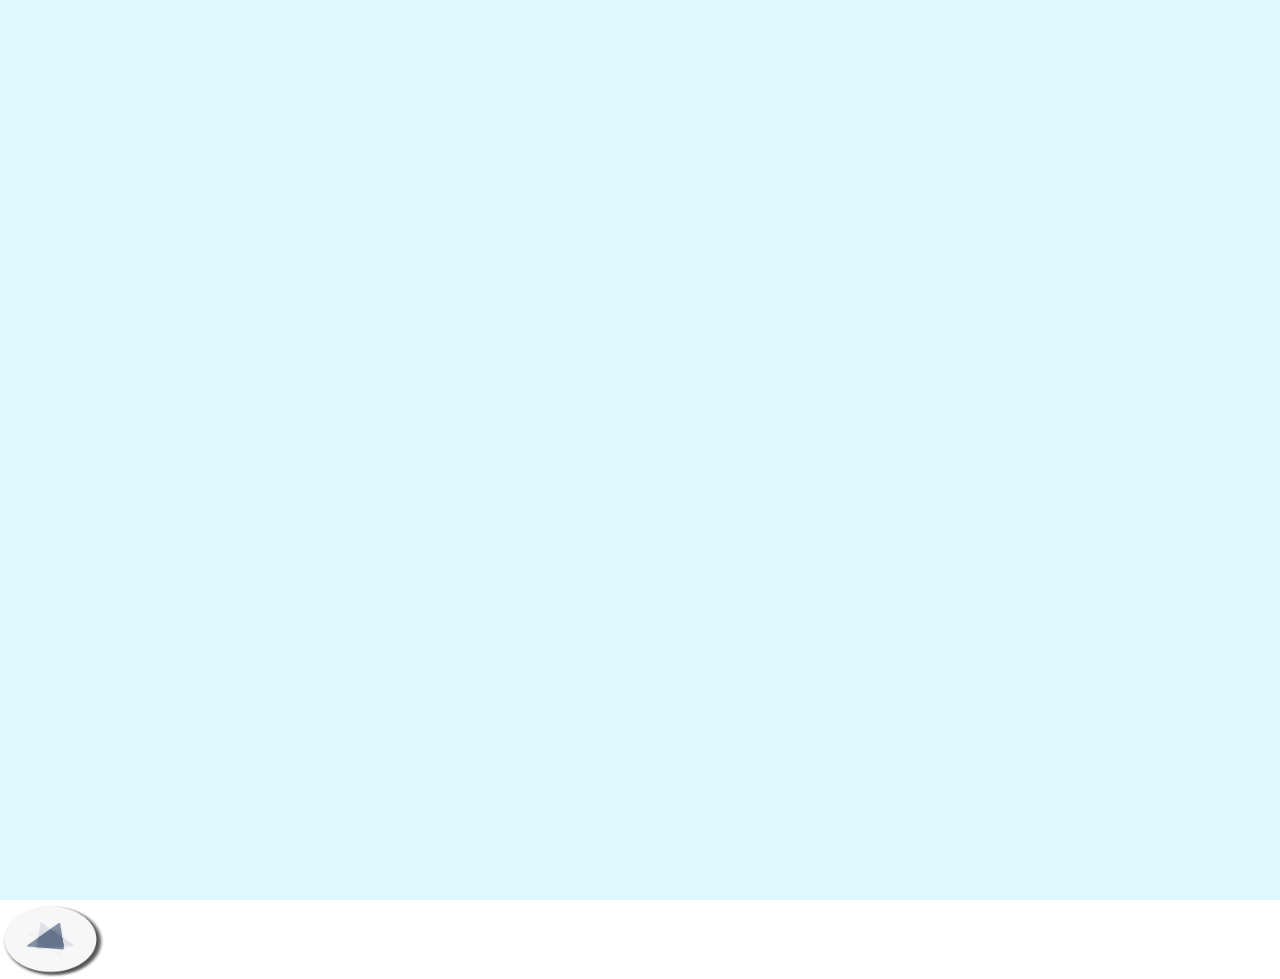
==== code/rainbowRunTest.html @ 58e1fb4f "reorganized" ====
<!DOCTYPE html>
<html>

<head>
  <meta charset="utf-8">
  <meta name="viewport" content="width=device-width, initial-scale=1.0">
  <link href="rainbowRun.css" rel="stylesheet">
  <script src="main.js"></script>
  <script src="tile.js"></script>
  <script src="map.js"></script>
  <script src="interaction.js"></script>
  <script src="mode.js"></script>
  <script src="generalFunctions.js"></script>
  <script src="variables.js"></script>
  <script src="mapview.js"></script>
  <script src="game.js"></script>


  <title>Rainbow Run Map Test</title>
</head>

<body>
  <canvas id="myCanvas" width="1000px" height="500px"></canvas>
  <div id="lives">
    <img class="life" id="life1" src="img/life.png" alt="life1">
    <img class="life" id="life2" src="img/life.png" alt="life2">
    <img class="life" id="life3" src="img/life.png" alt="life3">
  </div>
  <div id="arrows">
    <img class="arrow" id="TL" src="img/ARROW_TL.png" alt="arrow for top left">
    <img class="arrow" id="TR" src="img/ARROW_TR.png" alt="arrow for top right">
    <img class="arrow" id="BL" src="img/ARROW_BL.png" alt="arrow for bottom left">
    <img class="arrow" id="BR" src="img/ARROW_BR.png" alt="arrow for bottom right">
  </div>

  <div id="feedbacks">
    <img class="feedback" id="incorrectImg" src="img/incorrect.png" alt="incorrect">
    <img class="feedback" id="reduceLifeImg" src="img/reduceLife.png" alt="reduce one life">
    <img class="feedback" id="crownImg" src="img/crown.png" alt="You win!">
    <img class="feedback" id="character" src="img/character.png" alt="the player">
    <div class="feedback" id="gameOverText">
      <p> GAME OVER </p>
      <p id="gameOverInstruction"> Click once more to restart.</p>
    </div>
    <div class="feedback" id="winText">
      <p> You Win! </p>
      <p id="winInstruction"> Click once more to view your path.</p>
    </div>
  </div>

</body>

</html>
---- code/rainbowRun.css ----
canvas{
    width:100%;
    height: 100%;
    background-color: #DEF8FF;
    /* padding: 1rem; */
}

/* #myMessage{
    /* text-align: center; */
    /* margin-left: 2rem;
    font-family: 'overpass';
    font-size: 18px;
} */

body, html {
    margin: 0;
    overflow: hidden;
}

.life{
    position: absolute;
    right: 2rem;
    top: 2rem;
    display: none;
}

.arrow{
    position: absolute;
    opacity: 0.8;
    display: none;
}

.feedback{
    position: absolute;
    display: none;
}

#gameOverText{
    font-family: 'Overpass';
    color: #E00000;
    font-size: 36px;
    /* text-align: center; */
    left: 1rem;
    top: 1rem;
    line-height: 0rem;
}
#winText{
    font-family: 'Overpass';
    color: #D88500;
    font-size: 36px;
    /* text-align: center; */
    left: 1rem;
    top: 1rem;
    line-height: 0rem;
}
#gameOverInstruction, #winInstruction, #mapViewInstruction{
    font-family: 'Overpass';
    color: black;
    font-size: 18px;
    top: 1rem;
    line-height: 0rem;
}
#crownImg{
    opacity:0;
}
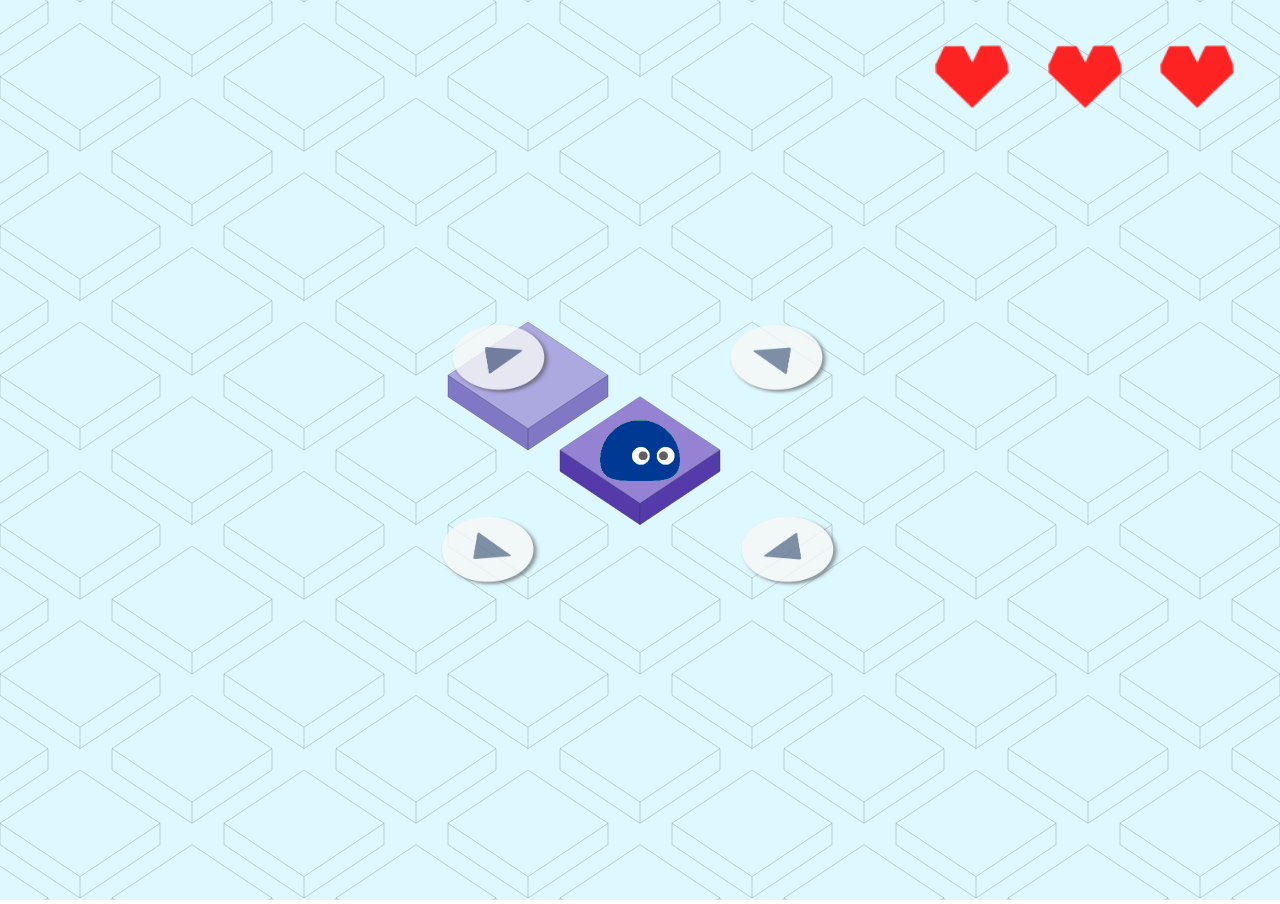
==== commit 7e9a46dd: "add game status" ====
--- a/code/rainbowRunTest.html
+++ b/code/rainbowRunTest.html
@@ -12,7 +12,7 @@
   <script src="mode.js"></script>
   <script src="generalFunctions.js"></script>
   <script src="variables.js"></script>
-  <script src="mapview.js"></script>
+  <script src="postGame.js"></script>
   <script src="game.js"></script>
 
 
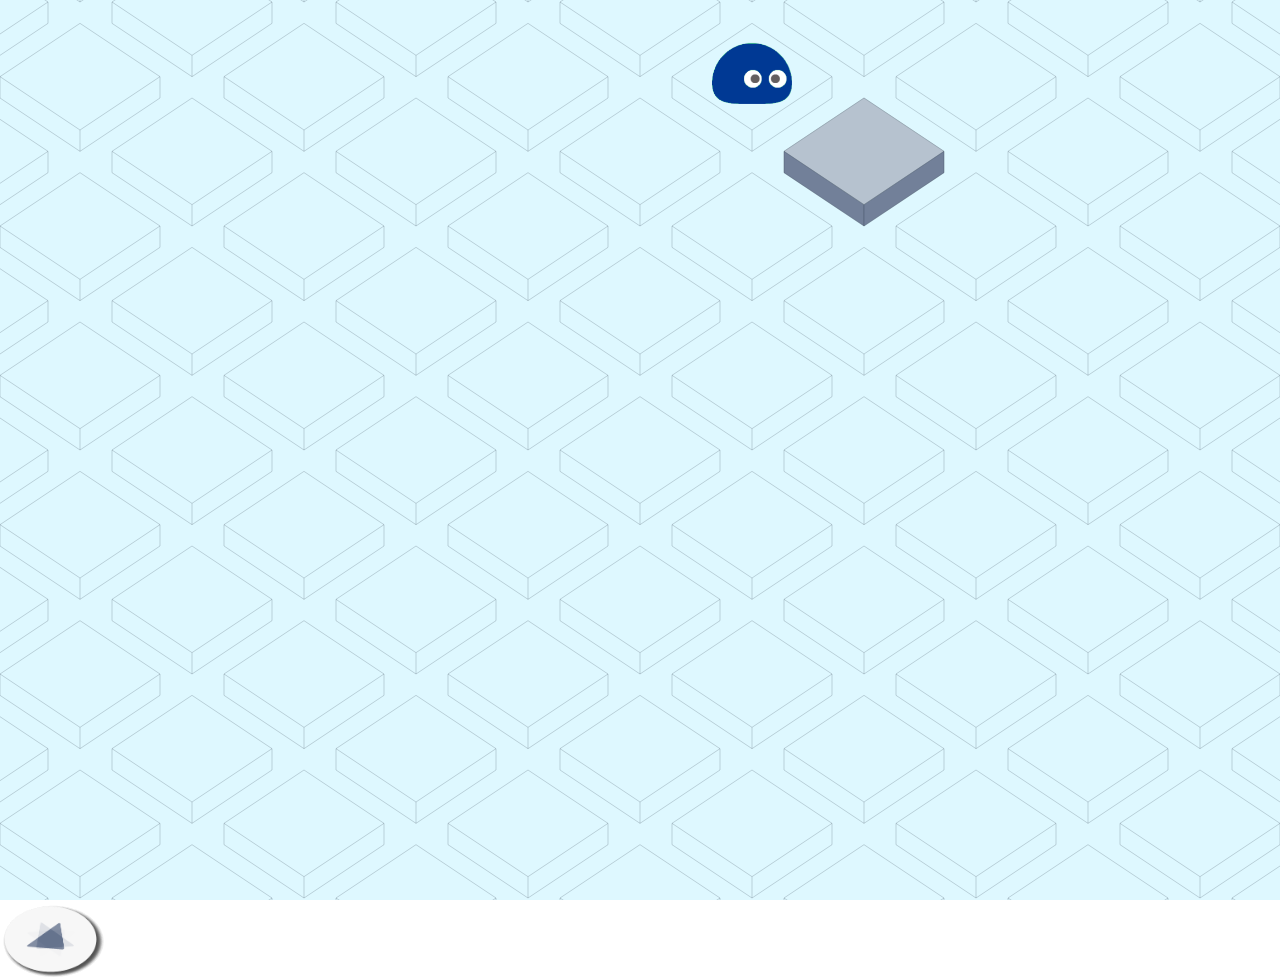
==== commit 9e3e5a42: "added intro" ====
--- a/code/rainbowRunTest.html
+++ b/code/rainbowRunTest.html
@@ -14,6 +14,8 @@
   <script src="variables.js"></script>
   <script src="postGame.js"></script>
   <script src="game.js"></script>
+  <script src="intro.js"></script>
+
 
 
   <title>Rainbow Run Map Test</title>
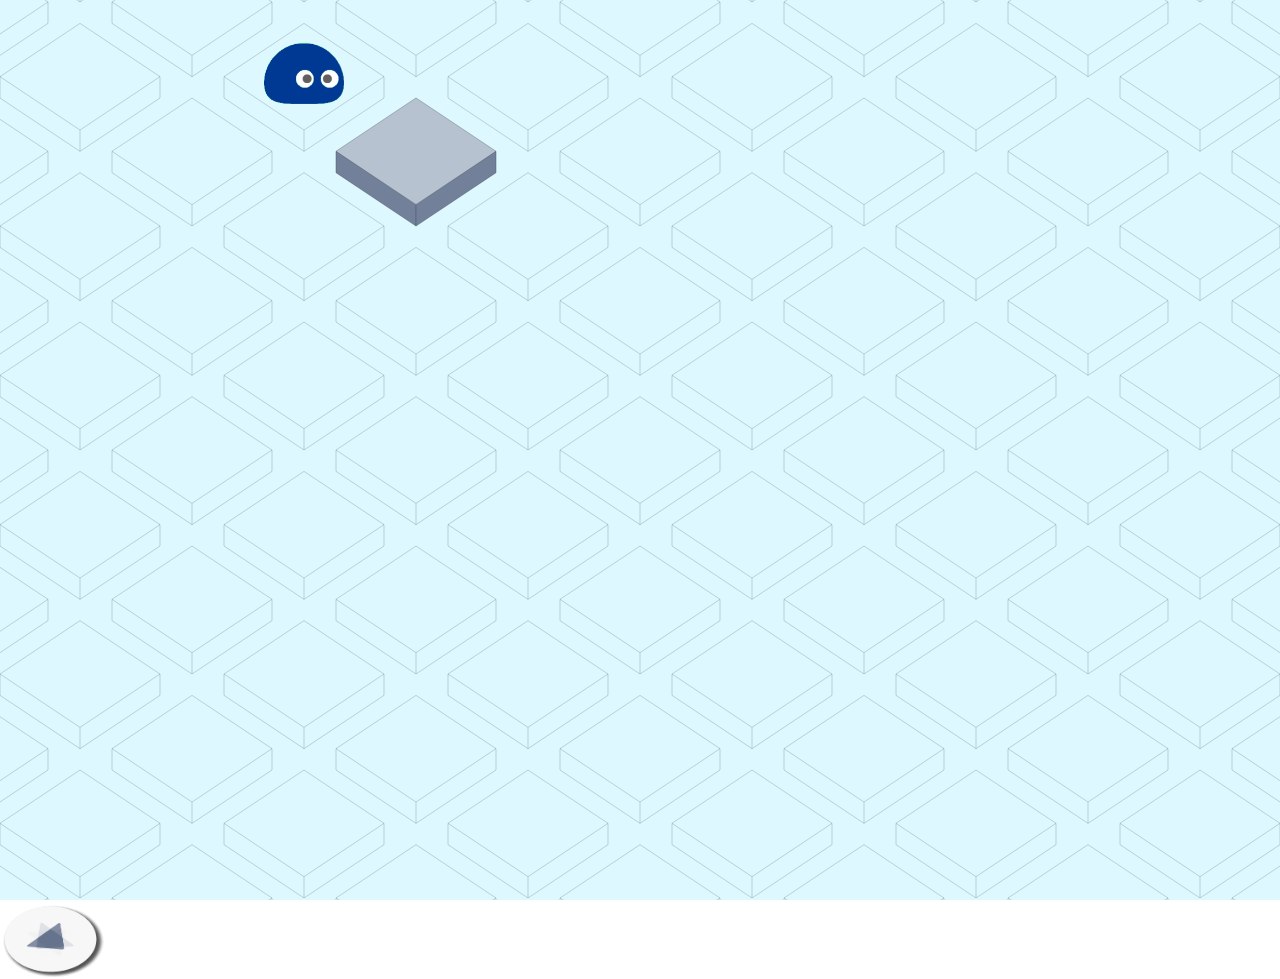
==== commit 4a9dabfa: "added click instruction" ====
--- a/code/rainbowRunTest.html
+++ b/code/rainbowRunTest.html
@@ -15,6 +15,7 @@
   <script src="postGame.js"></script>
   <script src="game.js"></script>
   <script src="intro.js"></script>
+  <script src="https://ajax.googleapis.com/ajax/libs/jquery/3.5.1/jquery.min.js"></script>
 
 
 
@@ -40,6 +41,7 @@
     <img class="feedback" id="reduceLifeImg" src="img/reduceLife.png" alt="reduce one life">
     <img class="feedback" id="crownImg" src="img/crown.png" alt="You win!">
     <img class="feedback" id="character" src="img/character.png" alt="the player">
+    <img class="feedback" id="handImg" src="img/hand.png" alt="tap here">
     <div class="feedback" id="gameOverText">
       <p> GAME OVER </p>
       <p id="gameOverInstruction"> Click once more to restart.</p>
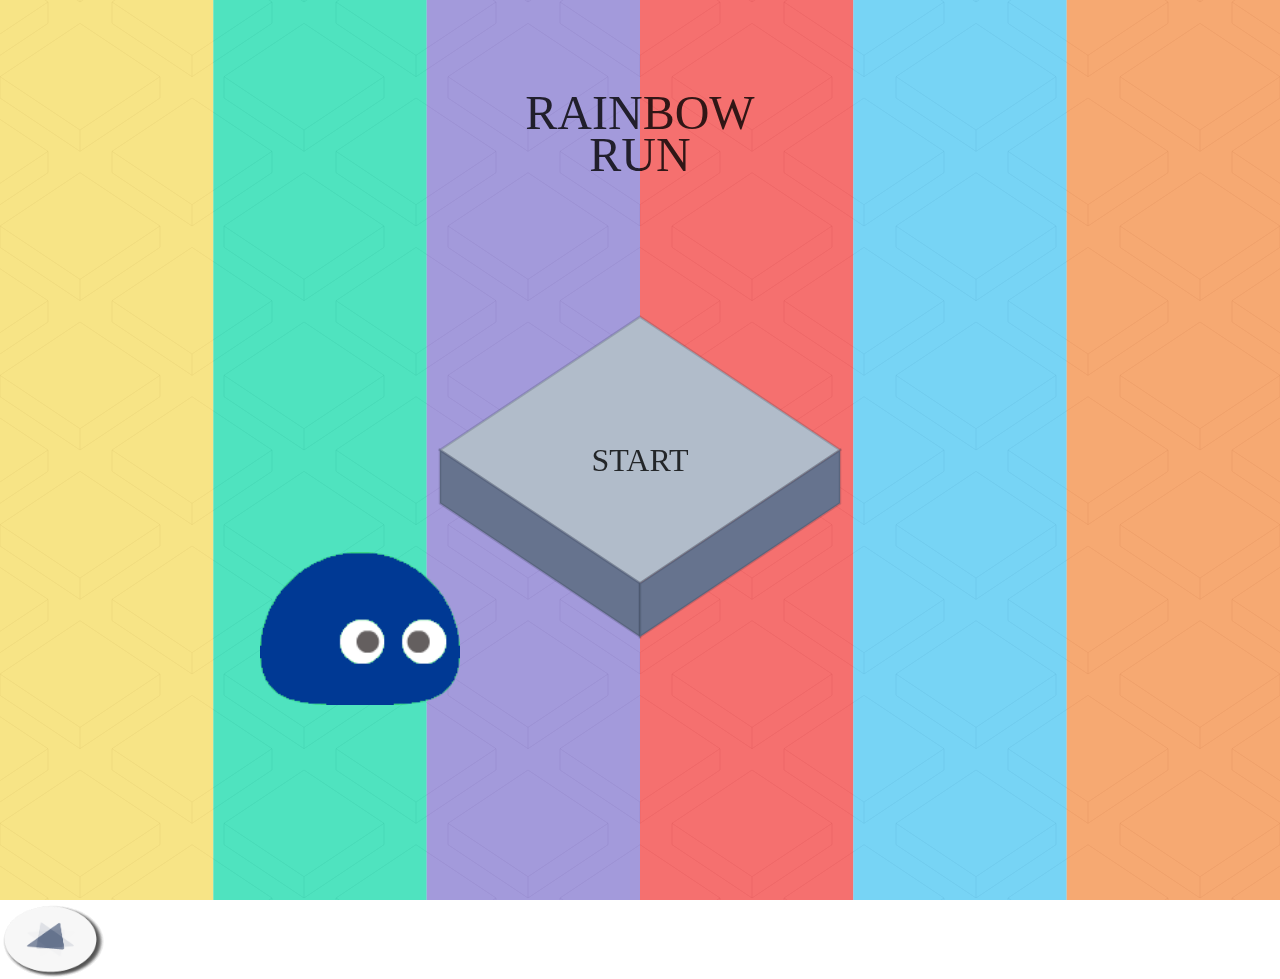
==== commit 66acd60b: "add intro" ====
--- a/code/rainbowRunTest.html
+++ b/code/rainbowRunTest.html
@@ -19,7 +19,7 @@
 
 
 
-  <title>Rainbow Run Map Test</title>
+  <title>Rainbow Run Demo</title>
 </head>
 
 <body>
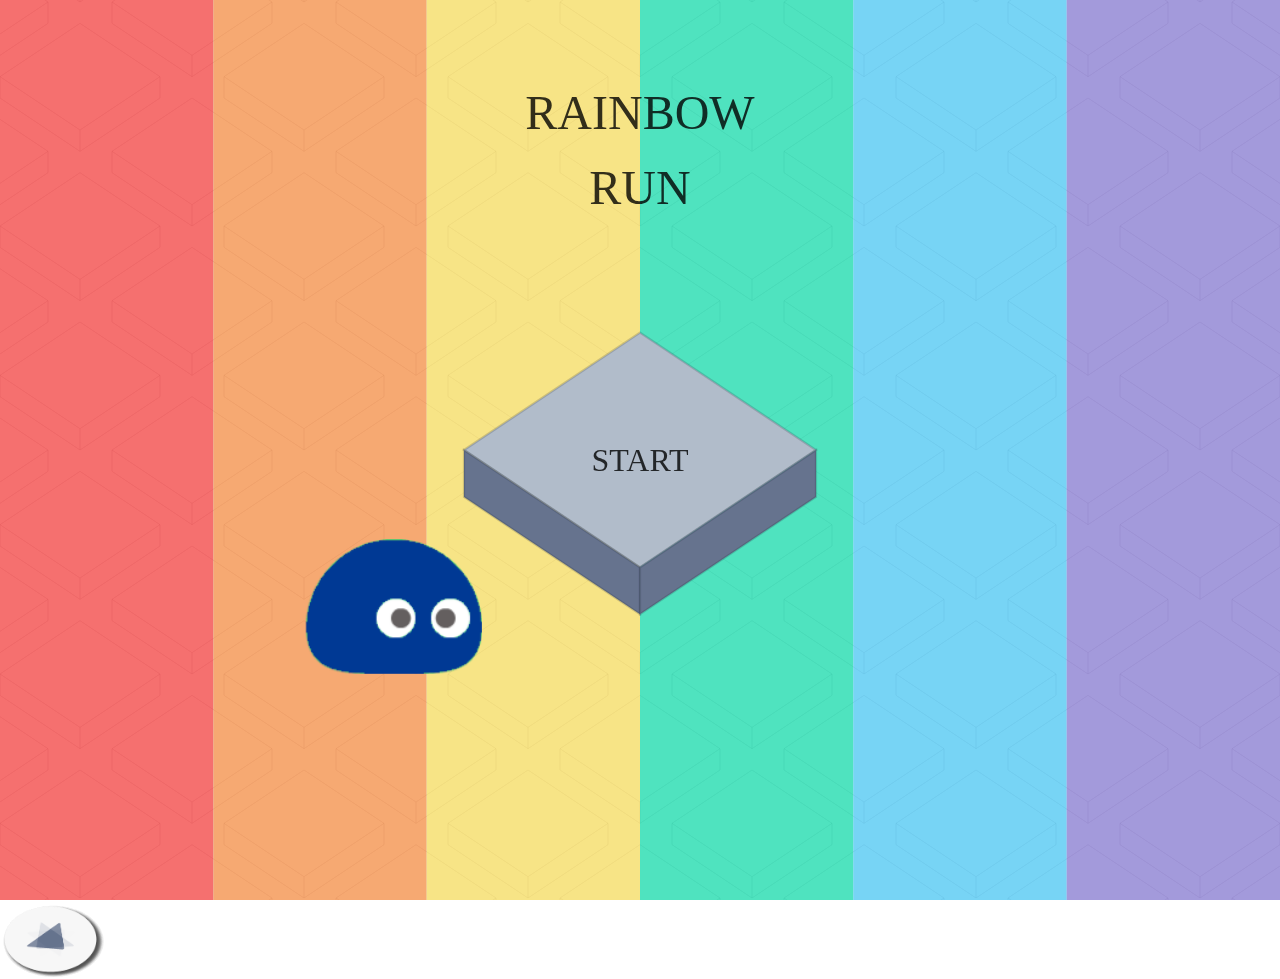
==== commit 6a4b96c8: "removed mapview" ====
--- a/code/rainbowRunTest.html
+++ b/code/rainbowRunTest.html
@@ -15,6 +15,7 @@
   <script src="postGame.js"></script>
   <script src="game.js"></script>
   <script src="intro.js"></script>
+  <script src="outro.js"></script>
   <script src="https://ajax.googleapis.com/ajax/libs/jquery/3.5.1/jquery.min.js"></script>
 
 
@@ -48,7 +49,7 @@
     </div>
     <div class="feedback" id="winText">
       <p> You Win! </p>
-      <p id="winInstruction"> Click once more to view your path.</p>
+      <p id="winInstruction"> Click to play again.</p>
     </div>
   </div>
 
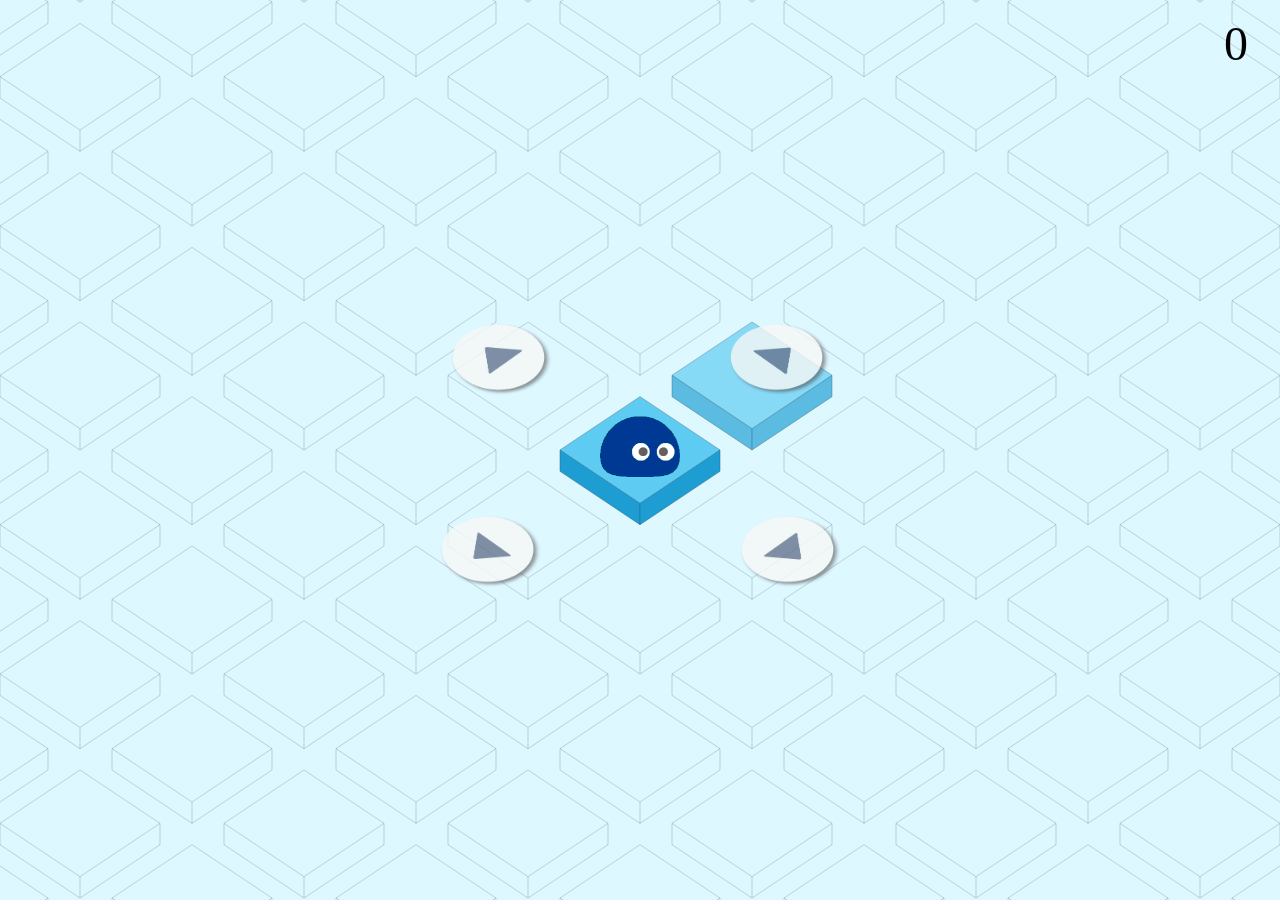
==== commit 035696df: "added score & no complete overlap" ====
--- a/code/rainbowRunTest.html
+++ b/code/rainbowRunTest.html
@@ -30,6 +30,8 @@
     <img class="life" id="life2" src="img/life.png" alt="life2">
     <img class="life" id="life3" src="img/life.png" alt="life3">
   </div>
+  <p id="score">   </p>
+  <!-- <p id="highlightExtra"> +5 </p> -->
   <div id="arrows">
     <img class="arrow" id="TL" src="img/ARROW_TL.png" alt="arrow for top left">
     <img class="arrow" id="TR" src="img/ARROW_TR.png" alt="arrow for top right">
--- a/code/rainbowRun.css
+++ b/code/rainbowRun.css
@@ -5,11 +5,23 @@
     /* padding: 1rem; */
 }
 
-/* #myMessage{
-    /* text-align: center; */
-    /* margin-left: 2rem;
-    font-family: 'overpass';
-    font-size: 18px;
+#score{
+    position:absolute;
+    right:2rem;
+    top: -2rem;
+    font-family: 'Overpass';
+    color: black;
+    font-size: 48px;
+    text-align: center;
+}
+
+/* #highlightExtra{
+    position: absolute;
+    right: 2rem;
+    top: 0rem;
+    font-family: 'Overpass';
+    font-size: 24px;
+    text-align: center;
 } */
 
 body, html {
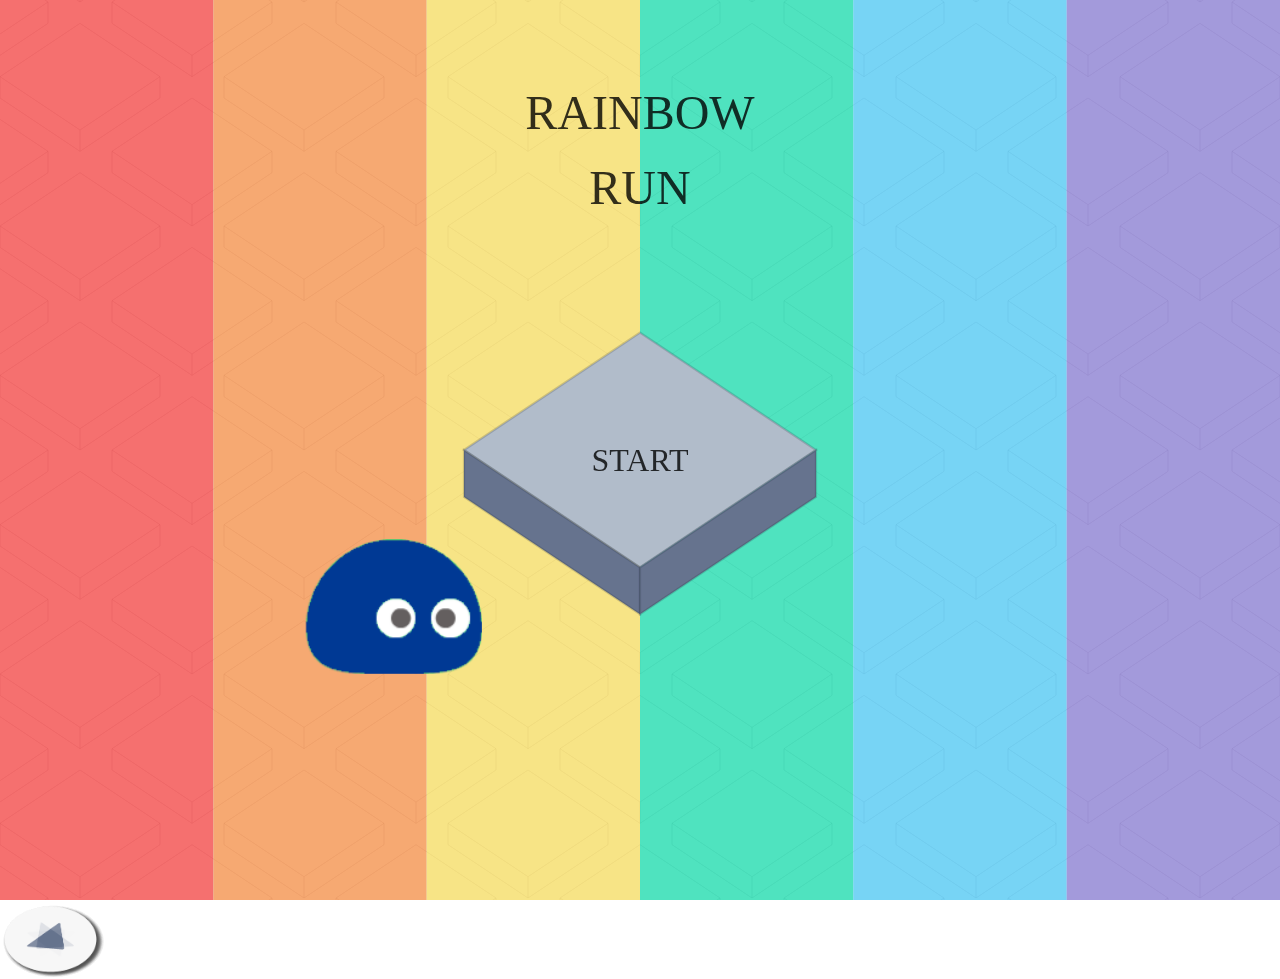
==== commit 4272e50c: "add restart button, past tiles turn grey" ====
--- a/code/rainbowRunTest.html
+++ b/code/rainbowRunTest.html
@@ -45,14 +45,15 @@
     <img class="feedback" id="crownImg" src="img/crown.png" alt="You win!">
     <img class="feedback" id="character" src="img/character.png" alt="the player">
     <img class="feedback" id="handImg" src="img/hand.png" alt="tap here">
-    <div class="feedback" id="gameOverText">
-      <p> GAME OVER </p>
-      <p id="gameOverInstruction"> Click once more to restart.</p>
+
+    <div class="feedback" id="gameOverBox">
+      <p id='gameOverText'> GAME OVER </p>
+      <button class='button' onclick="restart()">RESTART</button>
     </div>
-    <div class="feedback" id="winText">
+    <!-- <div class="feedback" id="winText">
       <p> You Win! </p>
       <p id="winInstruction"> Click to play again.</p>
-    </div>
+    </div> -->
   </div>
 
 </body>
--- a/code/rainbowRun.css
+++ b/code/rainbowRun.css
@@ -27,6 +27,7 @@
 body, html {
     margin: 0;
     overflow: hidden;
+    font-family: 'Overpass';
 }
 
 .life{
@@ -47,31 +48,37 @@
     display: none;
 }
 
+#gameOverBox{
+    background-color: #152C51;
+    position: absolute;
+    top:30%;
+    left:0%;
+    width: 100%;
+    text-align: center;
+    line-height: 0rem;
+    padding-top: 1rem;
+    padding-bottom: 2rem;
+}
+
+.button{
+    background-color: #F9F4E3;
+    font-family: 'Overpass';
+    font-size: 18px;
+    color: #152C51;
+    border: 2px solid #152C51;
+}
+
+.button1:hover {
+    background-color: #E45C33;
+    color: white;
+  }
+
 #gameOverText{
     font-family: 'Overpass';
     color: #E00000;
     font-size: 36px;
-    /* text-align: center; */
-    left: 1rem;
-    top: 1rem;
-    line-height: 0rem;
 }
-#winText{
-    font-family: 'Overpass';
-    color: #D88500;
-    font-size: 36px;
-    /* text-align: center; */
-    left: 1rem;
-    top: 1rem;
-    line-height: 0rem;
-}
-#gameOverInstruction, #winInstruction, #mapViewInstruction{
-    font-family: 'Overpass';
-    color: black;
-    font-size: 18px;
-    top: 1rem;
-    line-height: 0rem;
-}
+
 #crownImg{
     opacity:0;
 }